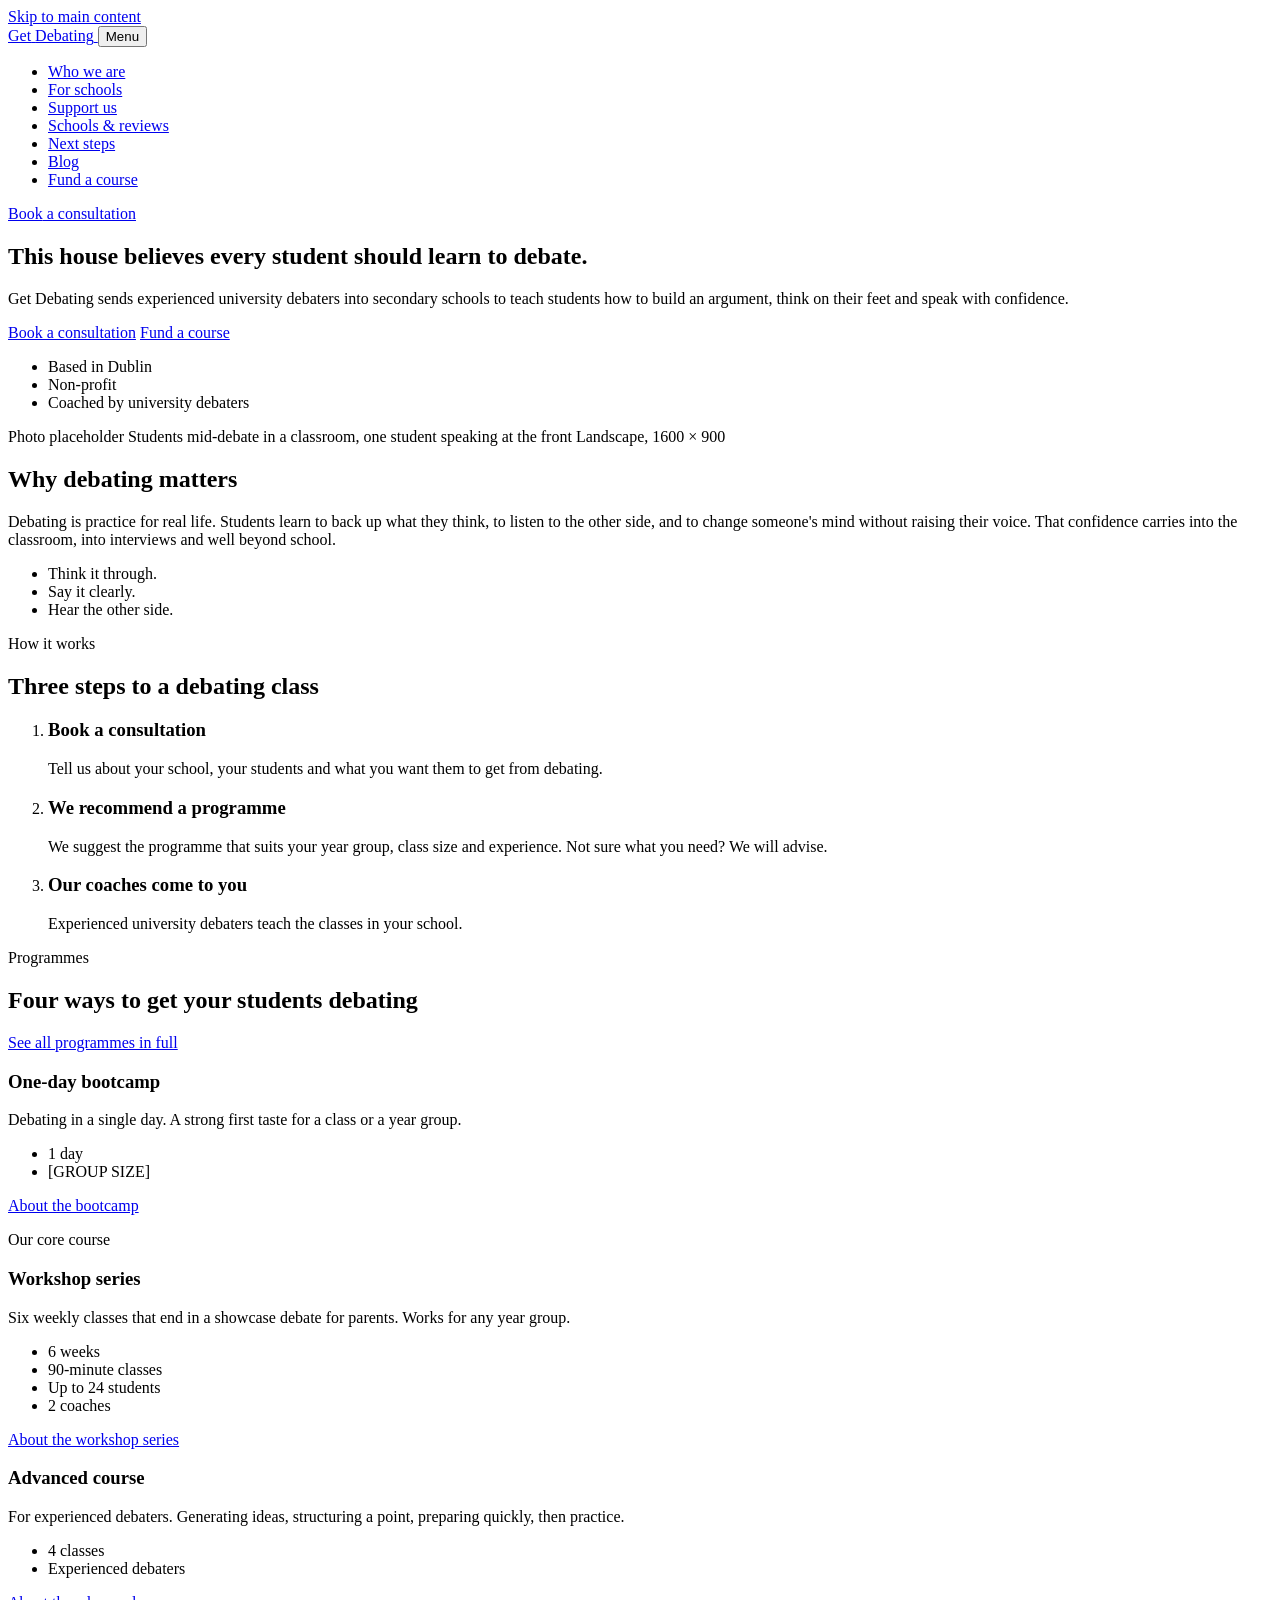
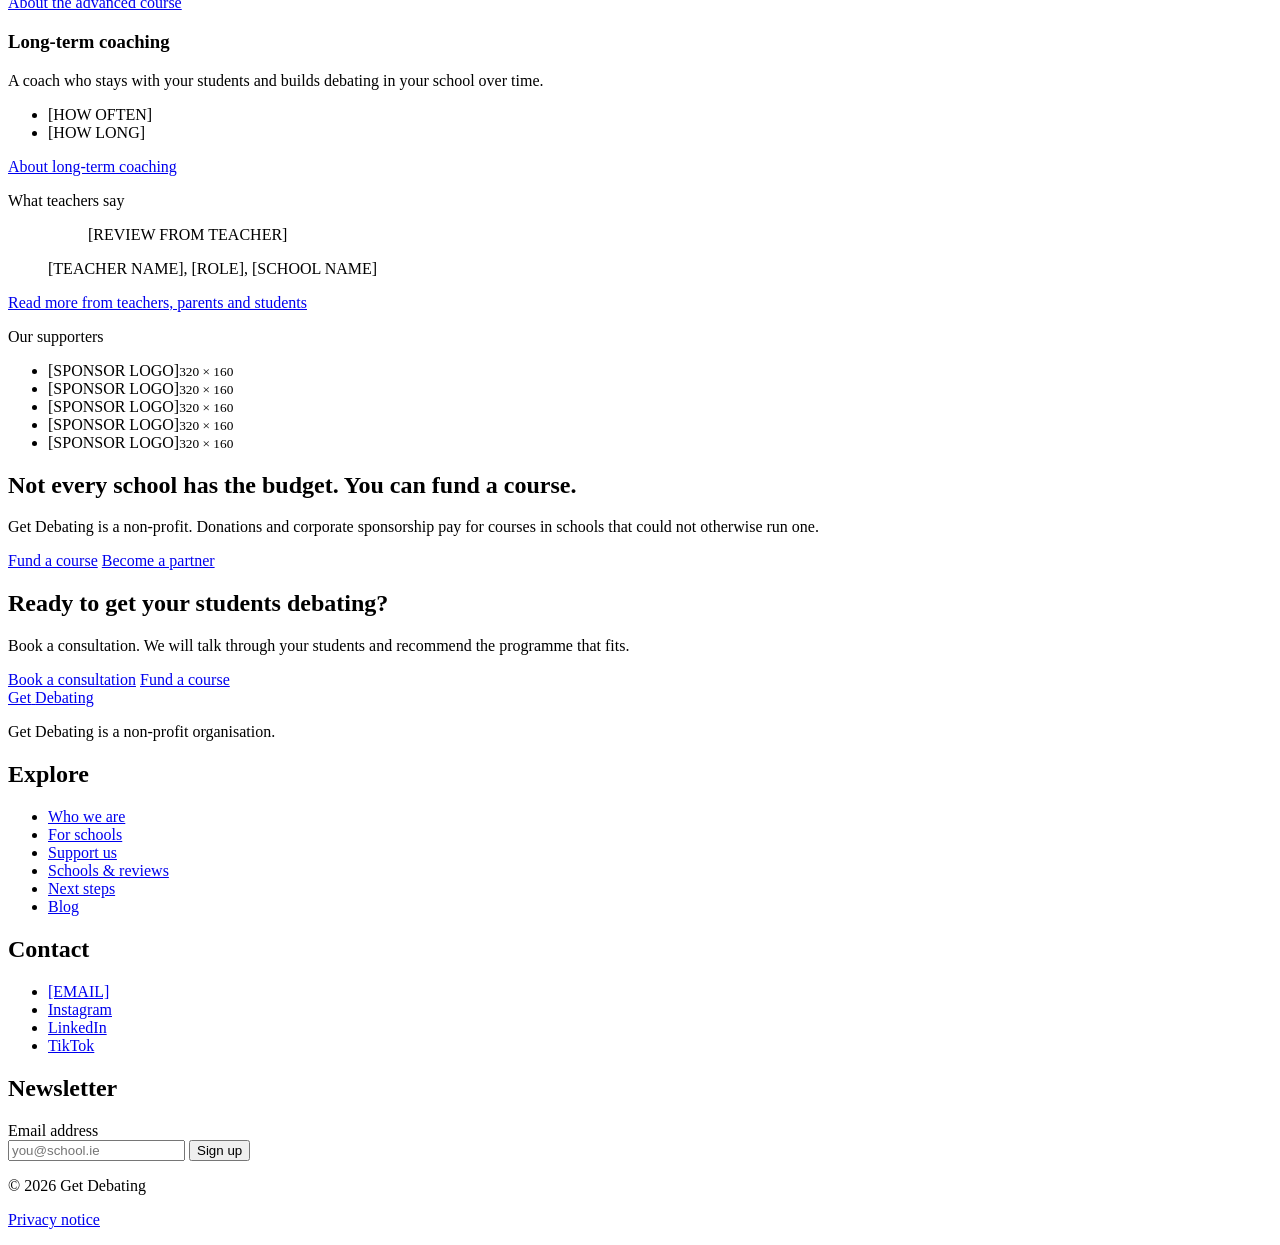
==== index.html @ 3e86c657 "Add files via upload" ====
<!DOCTYPE html>
<html lang="en-IE">
<head>
<meta charset="utf-8">
<meta name="viewport" content="width=device-width, initial-scale=1">
<title>Get Debating</title>
<meta name="description" content="Get Debating is a non-profit that teaches secondary school students to debate. Based in Dublin. Coached by experienced university debaters.">

<!--
  HOW TO EDIT THIS PAGE
  - All the words you can change sit between the tags, in plain view.
    Each section starts with a banner comment like  ===== SECTION NAME =====
  - Anything in [SQUARE BRACKETS] is a placeholder waiting for real content.
  - Colours and fonts: css/site.css, section 1 (SETTINGS).
  - Email, social links, donation link, form address: js/settings.js (fill in once).
  - Photos: look for comments starting  PHOTO:
-->

<link rel="icon" href="data:image/svg+xml,%3Csvg xmlns='http://www.w3.org/2000/svg' viewBox='0 0 32 32'%3E%3Crect width='32' height='32' rx='4' fill='%23FF5A3C'/%3E%3Ctext x='16' y='23' font-family='Arial Black,Arial' font-weight='900' font-size='20' text-anchor='middle' fill='%2314213D'%3EG%3C/text%3E%3C/svg%3E">
<link rel="preconnect" href="https://fonts.googleapis.com">
<link rel="preconnect" href="https://fonts.gstatic.com" crossorigin>
<link rel="stylesheet" href="https://fonts.googleapis.com/css2?family=Bricolage+Grotesque:opsz,wght@12..96,200..800&display=swap">
<link rel="stylesheet" href="https://fonts.googleapis.com/css2?family=Atkinson+Hyperlegible:ital,wght@0,400;0,700;1,400&display=swap">
<link rel="stylesheet" href="css/site.css">
<script>document.documentElement.classList.add("js");</script>
</head>

<body>
<a class="skip-link" href="#main">Skip to main content</a>

<!-- ===== HEADER (same on every page) ===== -->
<header class="site-header">
  <div class="wrap site-header__bar">
    <a class="wordmark" href="index.html">
      <span class="wordmark__get">Get</span> <span class="wordmark__deb">Debating</span>
    </a>

    <button class="nav-toggle" type="button" aria-expanded="false" aria-controls="site-nav">Menu</button>

    <nav id="site-nav" class="site-nav" aria-label="Main">
      <ul>
        <li><a href="about.html">Who we are</a></li>
        <li><a href="schools.html">For schools</a></li>
        <li><a href="support.html">Support us</a></li>
        <li><a href="reviews.html">Schools &amp; reviews</a></li>
        <li><a href="next-steps.html">Next steps</a></li>
        <li><a href="blog/index.html">Blog</a></li>
        <li class="site-nav__fund"><a class="btn btn--fund btn--small" href="support.html#fund-a-course">Fund a course</a></li>
      </ul>
    </nav>

    <a class="btn btn--small header-book" href="schools.html#consultation">Book<span class="header-book__long">&nbsp;a consultation</span></a>
  </div>
</header>


<main id="main">
  <!-- ===== HERO ===== -->
  <section class="hero">
    <div class="wrap">

      <!-- EDIT: the one-sentence pitch. The yellow block goes around whatever is inside class="hl". -->
      <h1>
        <span class="motion-tag">This house believes</span>
        every student should learn <span class="hl">to debate.</span>
      </h1>

      <div class="hero__grid">
        <div class="stack">
          <!-- EDIT: intro paragraph -->
          <p class="lead">Get Debating sends experienced university debaters into secondary schools to teach students how to build an argument, think on their feet and speak with confidence.</p>

          <div class="actions">
            <a class="btn" href="schools.html#consultation">Book a consultation</a>
            <a class="btn btn--fund" href="support.html#fund-a-course">Fund a course</a>
          </div>

          <!-- EDIT: three short facts -->
          <ul class="hero__facts">
            <li>Based in Dublin</li>
            <li>Non-profit</li>
            <li>Coached by university debaters</li>
          </ul>
        </div>

        <!-- PHOTO: hero. To use a real photo, delete the <div class="photo-slot">…</div> block
             and un-comment the <img> line below it. -->
        <div class="photo photo--hero">
          <div class="photo-slot" role="img" aria-label="Photo placeholder: students mid-debate in a classroom, one student speaking at the front. Landscape, 1600 by 900.">
            <span class="photo-slot__kicker">Photo placeholder</span>
            <span class="photo-slot__what">Students mid-debate in a classroom, one student speaking at the front</span>
            <span class="photo-slot__size">Landscape, 1600 × 900</span>
          </div>
          <!-- <img src="images/home-hero.jpg" alt="Students mid-debate in a classroom, one student speaking at the front" width="1600" height="900"> -->
        </div>
      </div>

    </div>
  </section>


  <!-- ===== WHY DEBATING MATTERS ===== -->
  <section class="section on-white" id="why">
    <div class="wrap">
      <div class="why__grid">
        <h2>Why debating matters</h2>
        <!-- EDIT: short paragraph -->
        <p class="lead">Debating is practice for real life. Students learn to back up what they think, to listen to the other side, and to change someone's mind without raising their voice. That confidence carries into the classroom, into interviews and well beyond school.</p>
      </div>

      <!-- EDIT: three short lines -->
      <ul class="blocks">
        <li>Think it through.</li>
        <li>Say it clearly.</li>
        <li>Hear the other side.</li>
      </ul>
    </div>
  </section>


  <!-- ===== HOW IT WORKS ===== -->
  <section class="section" id="how-it-works">
    <div class="wrap">
      <div class="section-head">
        <p class="kicker">How it works</p>
        <h2>Three steps to a debating class</h2>
      </div>

      <!-- EDIT: the three steps. The numbers are added automatically. -->
      <ol class="steps">
        <li>
          <h3>Book a consultation</h3>
          <p>Tell us about your school, your students and what you want them to get from debating.</p>
        </li>
        <li>
          <h3>We recommend a programme</h3>
          <p>We suggest the programme that suits your year group, class size and experience. Not sure what you need? We will advise.</p>
        </li>
        <li>
          <h3>Our coaches come to you</h3>
          <p>Experienced university debaters teach the classes in your school.</p>
        </li>
      </ol>
    </div>
  </section>


  <!-- ===== PROGRAMMES ===== -->
  <section class="section on-white" id="programmes">
    <div class="wrap">
      <div class="section-head section-head--row">
        <div class="stack" style="gap:.75rem">
          <p class="kicker">Programmes</p>
          <h2>Four ways to get your students debating</h2>
        </div>
        <a class="text-link" href="schools.html">See all programmes in full</a>
      </div>

      <div class="card-grid">

        <!-- EDIT: programme card 1 -->
        <article class="card">
          <h3>One-day bootcamp</h3>
          <p>Debating in a single day. A strong first taste for a class or a year group.</p>
          <ul class="chips">
            <li>1 day</li>
            <li class="ph">[GROUP SIZE]</li>
          </ul>
          <a class="card__link" href="schools.html#bootcamp">About the bootcamp</a>
        </article>

        <!-- EDIT: programme card 2 (the highlighted one) -->
        <article class="card card--featured">
          <p class="card__flag">Our core course</p>
          <h3>Workshop series</h3>
          <p>Six weekly classes that end in a showcase debate for parents. Works for any year group.</p>
          <ul class="chips">
            <li>6 weeks</li>
            <li>90-minute classes</li>
            <li>Up to 24 students</li>
            <li>2 coaches</li>
          </ul>
          <a class="card__link" href="schools.html#workshop-series">About the workshop series</a>
        </article>

        <!-- EDIT: programme card 3 -->
        <article class="card">
          <h3>Advanced course</h3>
          <p>For experienced debaters. Generating ideas, structuring a point, preparing quickly, then practice.</p>
          <ul class="chips">
            <li>4 classes</li>
            <li>Experienced debaters</li>
          </ul>
          <a class="card__link" href="schools.html#advanced-course">About the advanced course</a>
        </article>

        <!-- EDIT: programme card 4 -->
        <article class="card">
          <h3>Long-term coaching</h3>
          <p>A coach who stays with your students and builds debating in your school over time.</p>
          <ul class="chips">
            <li class="ph">[HOW OFTEN]</li>
            <li class="ph">[HOW LONG]</li>
          </ul>
          <a class="card__link" href="schools.html#long-term-coaching">About long-term coaching</a>
        </article>

      </div>
    </div>
  </section>


  <!-- ===== REVIEW (one slot) ===== -->
  <section class="section on-ink" id="review">
    <div class="wrap stack" style="gap:1.75rem">
      <p class="kicker">What teachers say</p>

      <!-- EDIT: replace both placeholders with a real review. Never publish an invented one. -->
      <figure class="quote">
        <blockquote>
          <p><span class="ph">[REVIEW FROM TEACHER]</span></p>
        </blockquote>
        <figcaption><span class="ph">[TEACHER NAME], [ROLE], [SCHOOL NAME]</span></figcaption>
      </figure>

      <p><a class="text-link" href="reviews.html">Read more from teachers, parents and students</a></p>
    </div>
  </section>


  <!-- ===== IMPACT NUMBERS =====
       Hidden until you have real figures. To show this section:
       1) replace each [NUMBER]   2) delete the word  hidden  on the next line. -->
  <section class="section section--tight on-yellow" id="impact" hidden>
    <div class="wrap">
      <ul class="impact__grid">
        <li><p class="impact__num">[NUMBER]</p><p>students taught</p></li>
        <li><p class="impact__num">[NUMBER]</p><p>schools visited</p></li>
      </ul>
    </div>
  </section>


  <!-- ===== SPONSOR LOGO STRIP ===== -->
  <section class="section section--tight" id="supporters">
    <div class="wrap stack" style="gap:1.5rem">
      <p class="kicker">Our supporters</p>

      <!-- LOGOS: to add a real logo, replace everything inside one <li class="logo-slot"> with
           <img src="images/sponsors/name.svg" alt="Company name">
           Delete any slots you don't need. -->
      <ul class="logo-strip">
        <li class="logo-slot"><span>[SPONSOR LOGO]</span><small>320 × 160</small></li>
        <li class="logo-slot"><span>[SPONSOR LOGO]</span><small>320 × 160</small></li>
        <li class="logo-slot"><span>[SPONSOR LOGO]</span><small>320 × 160</small></li>
        <li class="logo-slot"><span>[SPONSOR LOGO]</span><small>320 × 160</small></li>
        <li class="logo-slot"><span>[SPONSOR LOGO]</span><small>320 × 160</small></li>
      </ul>
    </div>
  </section>


  <!-- ===== FUND A COURSE BAND ===== -->
  <section class="section on-coral fund" id="fund">
    <div class="wrap fund__grid">
      <div class="stack">
        <!-- EDIT: fundraising headline and paragraph -->
        <h2>Not every school has the budget. You can fund a course.</h2>
        <p class="lead">Get Debating is a non-profit. Donations and corporate sponsorship pay for courses in schools that could not otherwise run one.</p>
      </div>
      <div class="actions">
        <a class="btn btn--ink" href="support.html#fund-a-course">Fund a course</a>
        <a class="btn btn--plain" href="support.html#partners">Become a partner</a>
      </div>
    </div>
  </section>

  <!-- ===== CLOSING ACTION PANEL (same on every page) ===== -->
  <section class="section no-print">
    <div class="wrap">
      <div class="action-panel">
        <div class="stack" style="gap:.9rem">
          <h2>Ready to get your students debating?</h2>
          <p class="lead">Book a consultation. We will talk through your students and recommend the programme that fits.</p>
        </div>
        <div class="actions">
          <a class="btn" href="schools.html#consultation">Book a consultation</a>
          <a class="btn btn--plain" href="support.html#fund-a-course">Fund a course</a>
        </div>
      </div>
    </div>
  </section>

</main>


<!-- ===== FOOTER (same on every page) ===== -->
<footer class="site-footer on-ink">
  <div class="wrap">
    <div class="site-footer__grid">

      <div class="site-footer__brand">
        <a class="wordmark wordmark--large" href="index.html">
          <span class="wordmark__get">Get</span> <span class="wordmark__deb">Debating</span>
        </a>
        <p class="site-footer__nonprofit">Get Debating is a non-profit organisation.</p>
        <!-- REGISTRATION NUMBER: when you have one, un-comment the next line and fill it in.
        <p>Registration number: [REGISTRATION NUMBER]</p>
        -->
      </div>

      <nav aria-label="Footer">
        <h2>Explore</h2>
        <ul>
          <li><a href="about.html">Who we are</a></li>
          <li><a href="schools.html">For schools</a></li>
          <li><a href="support.html">Support us</a></li>
          <li><a href="reviews.html">Schools &amp; reviews</a></li>
          <li><a href="next-steps.html">Next steps</a></li>
          <li><a href="blog/index.html">Blog</a></li>
        </ul>
      </nav>

      <div>
        <h2>Contact</h2>
        <!-- The email and social links are set once in js/settings.js. Delete any line you don't use. -->
        <ul>
          <li><a data-link="email" href="#">[EMAIL]</a></li>
          <li><a data-link="instagram" href="#">Instagram</a></li>
          <li><a data-link="linkedin" href="#">LinkedIn</a></li>
          <li><a data-link="tiktok" href="#">TikTok</a></li>
        </ul>
      </div>

      <!-- NEWSLETTER (optional extra: delete this whole <form> if you don't want it) -->
      <form class="newsletter" data-form="Newsletter sign-up" data-success="Thank you. You are on the list.">
        <h2>Newsletter</h2>
        <div class="field">
          <label for="newsletter-email">Email address</label>
          <div class="newsletter__row">
            <input class="input" id="newsletter-email" name="email" type="email" autocomplete="email" placeholder="you@school.ie" required>
            <button class="btn btn--small" type="submit">Sign up</button>
          </div>
        </div>
        <p class="form-status" role="status"></p>
      </form>

    </div>

    <div class="site-footer__base">
      <p>© <span data-year>2026</span> Get Debating</p>
      <p><a href="privacy.html">Privacy notice</a></p>
    </div>
  </div>
</footer>


<script src="js/settings.js"></script>
<script src="js/site.js"></script>
</body>
</html>
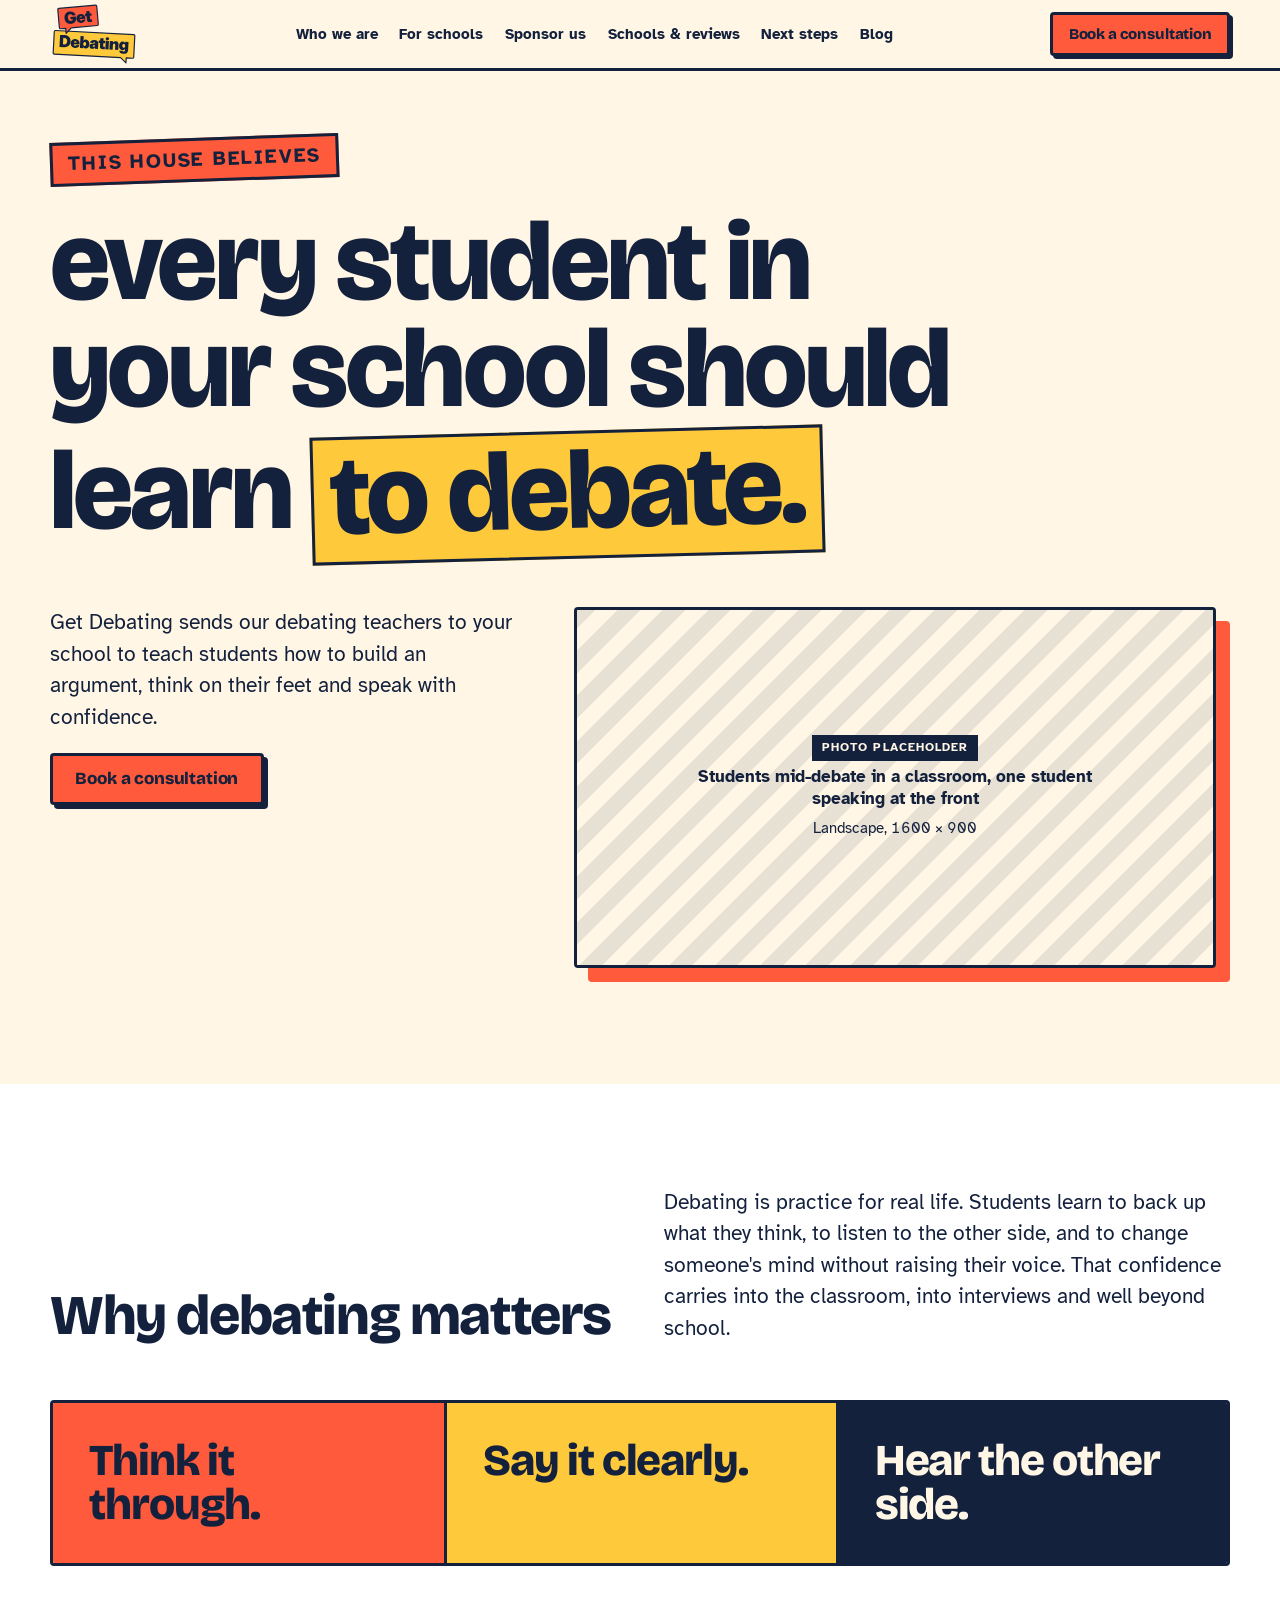
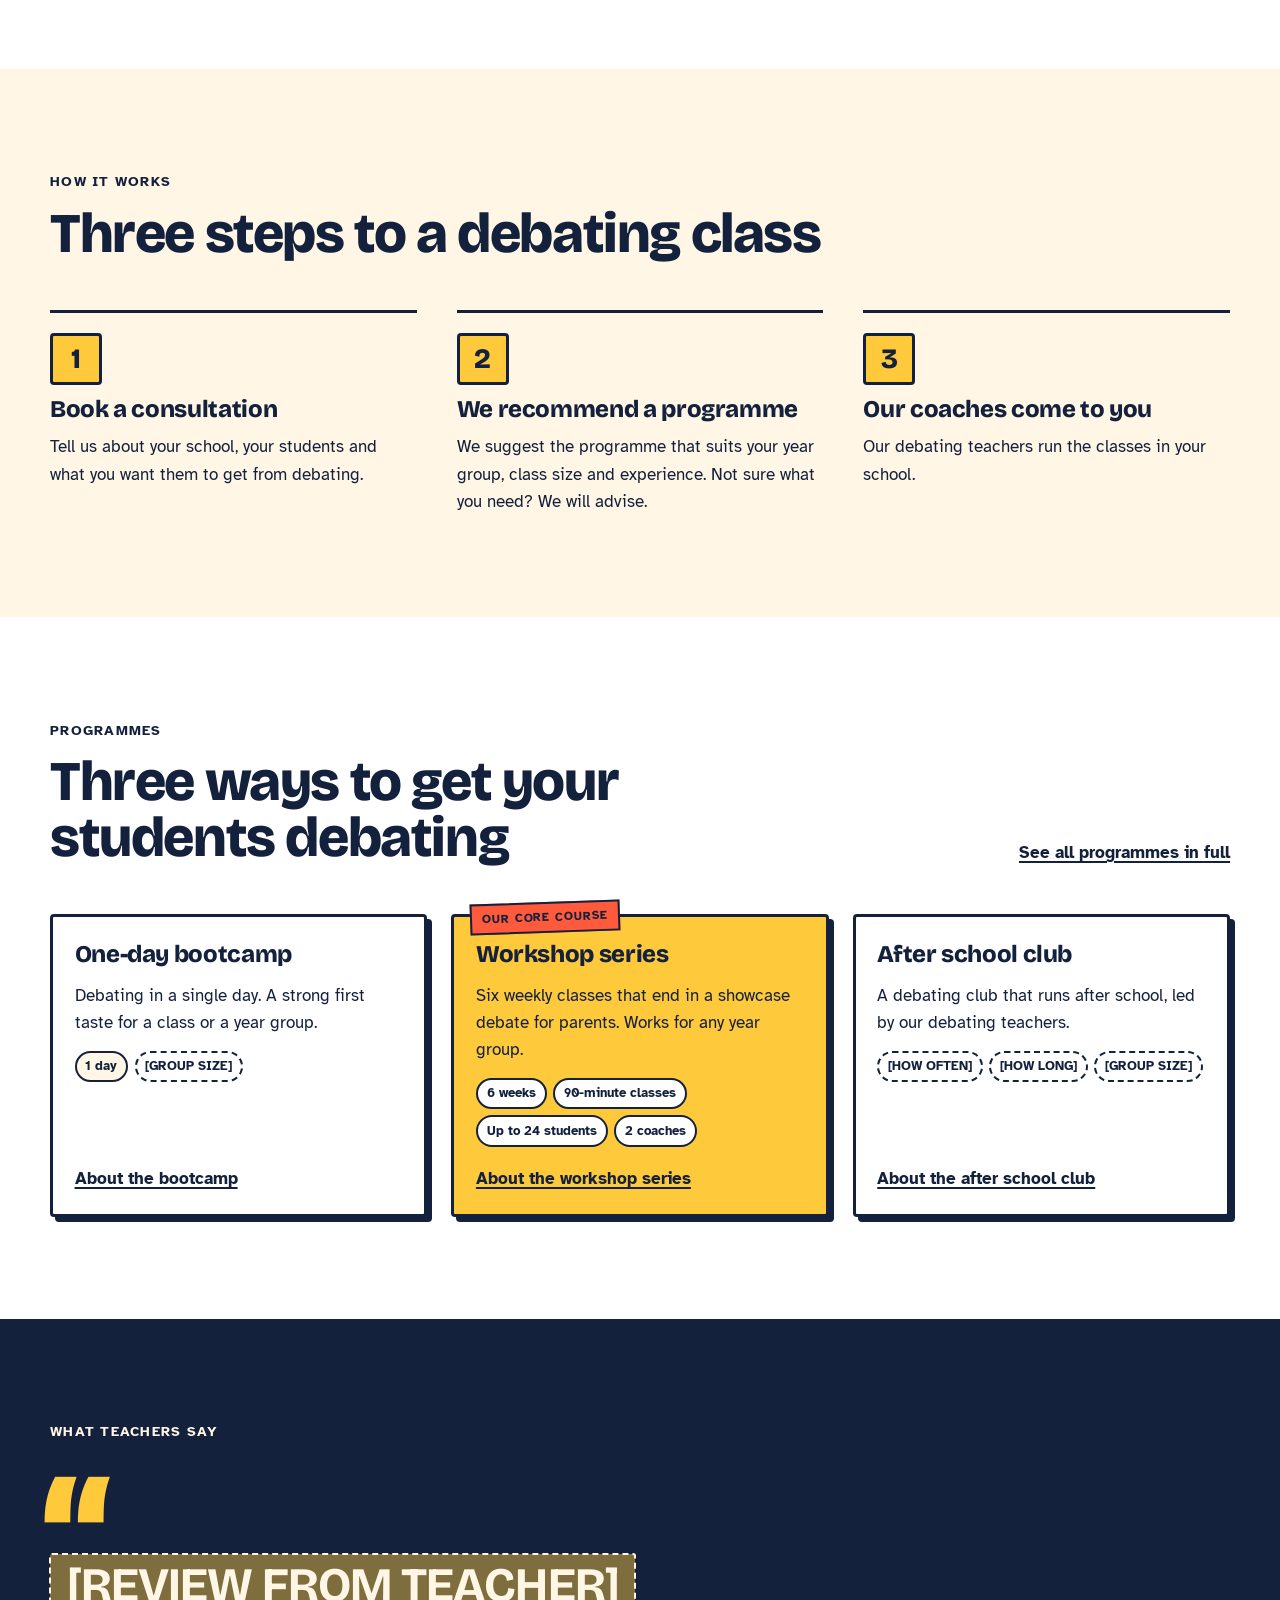
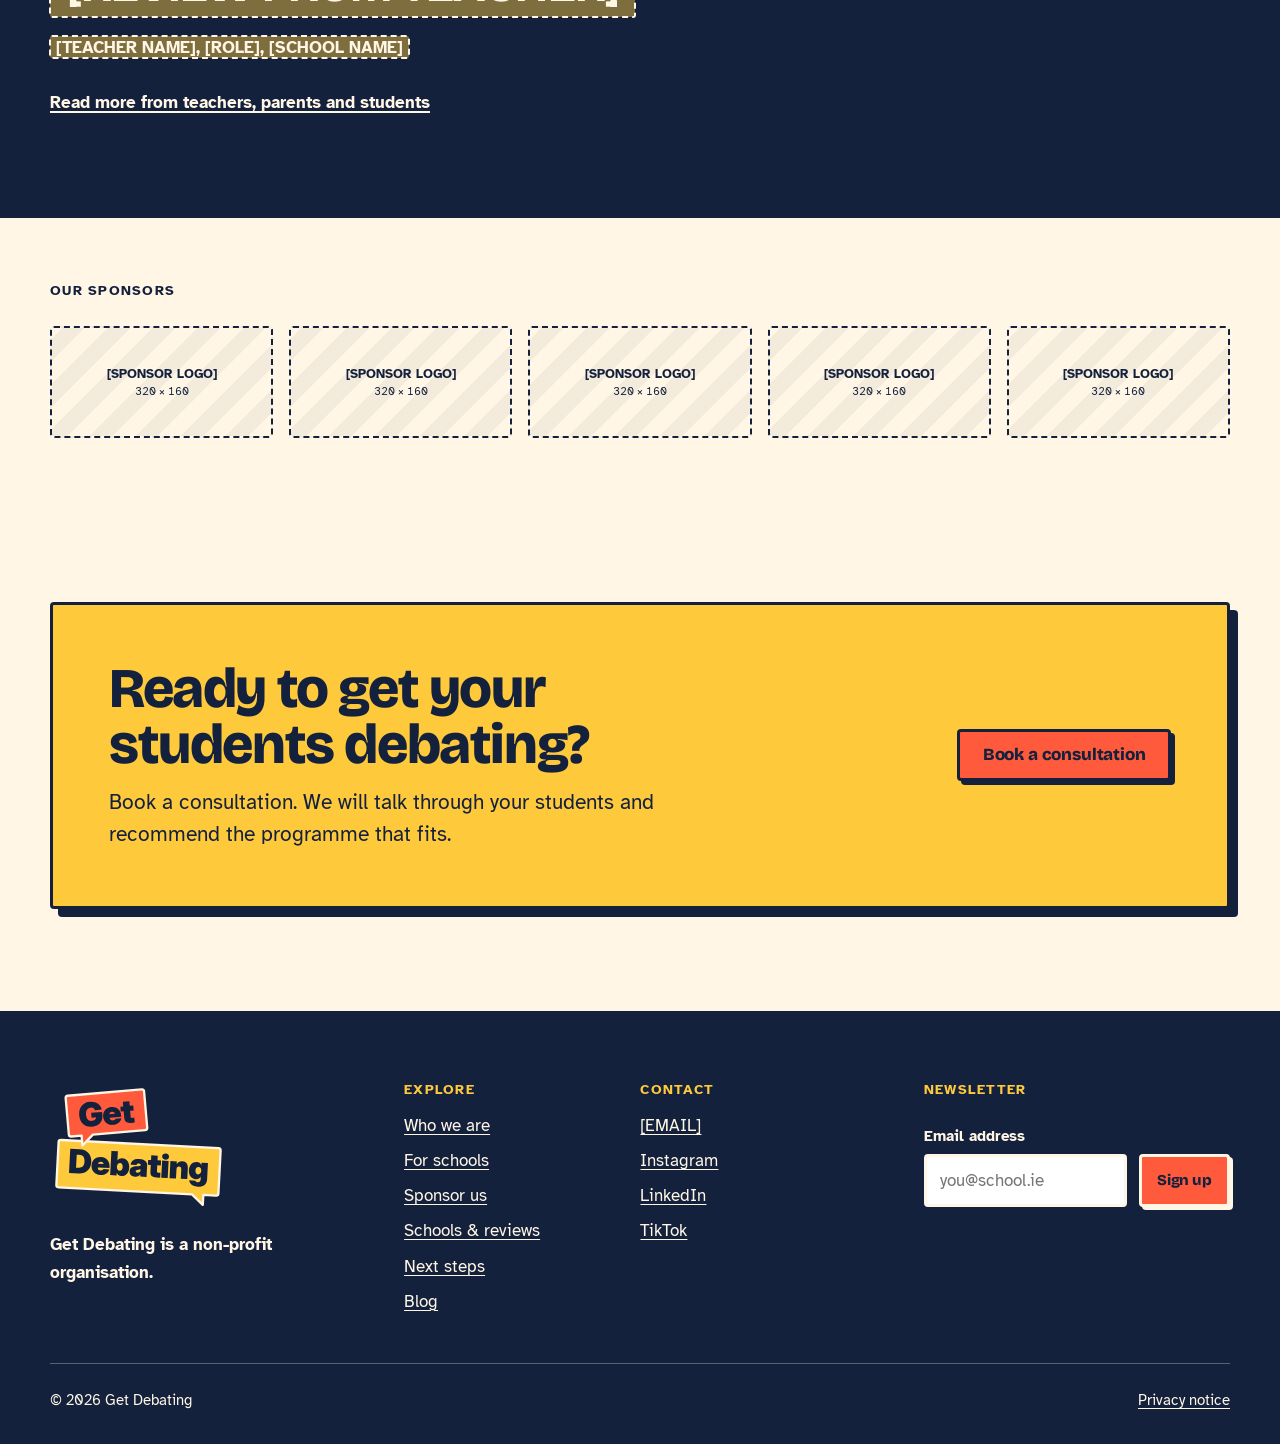
==== commit 138edd7d: "Add files via upload New logo, Sponsor us page, programme changes" ====
--- a/index.html
+++ b/index.html
@@ -4,7 +4,7 @@
 <meta charset="utf-8">
 <meta name="viewport" content="width=device-width, initial-scale=1">
 <title>Get Debating</title>
-<meta name="description" content="Get Debating is a non-profit that teaches secondary school students to debate. Based in Dublin. Coached by experienced university debaters.">
+<meta name="description" content="Get Debating is a non-profit that teaches secondary school students to debate. Based in Dublin. Our debating teachers come to your school.">
 
 <!--
   HOW TO EDIT THIS PAGE
@@ -12,11 +12,13 @@
     Each section starts with a banner comment like  ===== SECTION NAME =====
   - Anything in [SQUARE BRACKETS] is a placeholder waiting for real content.
   - Colours and fonts: css/site.css, section 1 (SETTINGS).
-  - Email, social links, donation link, form address: js/settings.js (fill in once).
+  - Email, social links, form address: js/settings.js (fill in once).
+  - Logo and browser-tab icon: the files in images/logo/.
   - Photos: look for comments starting  PHOTO:
 -->
 
-<link rel="icon" href="data:image/svg+xml,%3Csvg xmlns='http://www.w3.org/2000/svg' viewBox='0 0 32 32'%3E%3Crect width='32' height='32' rx='4' fill='%23FF5A3C'/%3E%3Ctext x='16' y='23' font-family='Arial Black,Arial' font-weight='900' font-size='20' text-anchor='middle' fill='%2314213D'%3EG%3C/text%3E%3C/svg%3E">
+<link rel="icon" type="image/png" href="images/logo/get-debating-profile-picture-yellow.png">
+<link rel="apple-touch-icon" href="images/logo/get-debating-profile-picture-yellow.png">
 <link rel="preconnect" href="https://fonts.googleapis.com">
 <link rel="preconnect" href="https://fonts.gstatic.com" crossorigin>
 <link rel="stylesheet" href="https://fonts.googleapis.com/css2?family=Bricolage+Grotesque:opsz,wght@12..96,200..800&display=swap">
@@ -32,7 +34,7 @@
 <header class="site-header">
   <div class="wrap site-header__bar">
     <a class="wordmark" href="index.html">
-      <span class="wordmark__get">Get</span> <span class="wordmark__deb">Debating</span>
+      <img src="images/logo/get-debating-logo.svg" alt="Get Debating" width="88" height="64">
     </a>
 
     <button class="nav-toggle" type="button" aria-expanded="false" aria-controls="site-nav">Menu</button>
@@ -41,11 +43,10 @@
       <ul>
         <li><a href="about.html">Who we are</a></li>
         <li><a href="schools.html">For schools</a></li>
-        <li><a href="support.html">Support us</a></li>
+        <li><a href="sponsor.html">Sponsor us</a></li>
         <li><a href="reviews.html">Schools &amp; reviews</a></li>
         <li><a href="next-steps.html">Next steps</a></li>
         <li><a href="blog/index.html">Blog</a></li>
-        <li class="site-nav__fund"><a class="btn btn--fund btn--small" href="support.html#fund-a-course">Fund a course</a></li>
       </ul>
     </nav>
 
@@ -62,25 +63,17 @@
       <!-- EDIT: the one-sentence pitch. The yellow block goes around whatever is inside class="hl". -->
       <h1>
         <span class="motion-tag">This house believes</span>
-        every student should learn <span class="hl">to debate.</span>
+        every student in your school should learn <span class="hl">to debate.</span>
       </h1>
 
       <div class="hero__grid">
         <div class="stack">
           <!-- EDIT: intro paragraph -->
-          <p class="lead">Get Debating sends experienced university debaters into secondary schools to teach students how to build an argument, think on their feet and speak with confidence.</p>
+          <p class="lead">Get Debating sends our debating teachers to your school to teach students how to build an argument, think on their feet and speak with confidence.</p>
 
           <div class="actions">
             <a class="btn" href="schools.html#consultation">Book a consultation</a>
-            <a class="btn btn--fund" href="support.html#fund-a-course">Fund a course</a>
           </div>
-
-          <!-- EDIT: three short facts -->
-          <ul class="hero__facts">
-            <li>Based in Dublin</li>
-            <li>Non-profit</li>
-            <li>Coached by university debaters</li>
-          </ul>
         </div>
 
         <!-- PHOTO: hero. To use a real photo, delete the <div class="photo-slot">…</div> block
@@ -138,7 +131,7 @@
         </li>
         <li>
           <h3>Our coaches come to you</h3>
-          <p>Experienced university debaters teach the classes in your school.</p>
+          <p>Our debating teachers run the classes in your school.</p>
         </li>
       </ol>
     </div>
@@ -151,12 +144,12 @@
       <div class="section-head section-head--row">
         <div class="stack" style="gap:.75rem">
           <p class="kicker">Programmes</p>
-          <h2>Four ways to get your students debating</h2>
+          <h2>Three ways to get your students debating</h2>
         </div>
         <a class="text-link" href="schools.html">See all programmes in full</a>
       </div>
 
-      <div class="card-grid">
+      <div class="card-grid card-grid--three">
 
         <!-- EDIT: programme card 1 -->
         <article class="card">
@@ -185,24 +178,14 @@
 
         <!-- EDIT: programme card 3 -->
         <article class="card">
-          <h3>Advanced course</h3>
-          <p>For experienced debaters. Generating ideas, structuring a point, preparing quickly, then practice.</p>
-          <ul class="chips">
-            <li>4 classes</li>
-            <li>Experienced debaters</li>
-          </ul>
-          <a class="card__link" href="schools.html#advanced-course">About the advanced course</a>
-        </article>
-
-        <!-- EDIT: programme card 4 -->
-        <article class="card">
-          <h3>Long-term coaching</h3>
-          <p>A coach who stays with your students and builds debating in your school over time.</p>
+          <h3>After school club</h3>
+          <p>A debating club that runs after school, led by our debating teachers.</p>
           <ul class="chips">
             <li class="ph">[HOW OFTEN]</li>
             <li class="ph">[HOW LONG]</li>
+            <li class="ph">[GROUP SIZE]</li>
           </ul>
-          <a class="card__link" href="schools.html#long-term-coaching">About long-term coaching</a>
+          <a class="card__link" href="schools.html#after-school-club">About the after school club</a>
         </article>
 
       </div>
@@ -244,7 +227,7 @@
   <!-- ===== SPONSOR LOGO STRIP ===== -->
   <section class="section section--tight" id="supporters">
     <div class="wrap stack" style="gap:1.5rem">
-      <p class="kicker">Our supporters</p>
+      <p class="kicker">Our sponsors</p>
 
       <!-- LOGOS: to add a real logo, replace everything inside one <li class="logo-slot"> with
            <img src="images/sponsors/name.svg" alt="Company name">
@@ -260,21 +243,6 @@
   </section>
 
 
-  <!-- ===== FUND A COURSE BAND ===== -->
-  <section class="section on-coral fund" id="fund">
-    <div class="wrap fund__grid">
-      <div class="stack">
-        <!-- EDIT: fundraising headline and paragraph -->
-        <h2>Not every school has the budget. You can fund a course.</h2>
-        <p class="lead">Get Debating is a non-profit. Donations and corporate sponsorship pay for courses in schools that could not otherwise run one.</p>
-      </div>
-      <div class="actions">
-        <a class="btn btn--ink" href="support.html#fund-a-course">Fund a course</a>
-        <a class="btn btn--plain" href="support.html#partners">Become a partner</a>
-      </div>
-    </div>
-  </section>
-
   <!-- ===== CLOSING ACTION PANEL (same on every page) ===== -->
   <section class="section no-print">
     <div class="wrap">
@@ -285,7 +253,6 @@
         </div>
         <div class="actions">
           <a class="btn" href="schools.html#consultation">Book a consultation</a>
-          <a class="btn btn--plain" href="support.html#fund-a-course">Fund a course</a>
         </div>
       </div>
     </div>
@@ -301,7 +268,7 @@
 
       <div class="site-footer__brand">
         <a class="wordmark wordmark--large" href="index.html">
-          <span class="wordmark__get">Get</span> <span class="wordmark__deb">Debating</span>
+          <img src="images/logo/get-debating-logo-on-navy.svg" alt="Get Debating" width="176" height="128">
         </a>
         <p class="site-footer__nonprofit">Get Debating is a non-profit organisation.</p>
         <!-- REGISTRATION NUMBER: when you have one, un-comment the next line and fill it in.
@@ -314,7 +281,7 @@
         <ul>
           <li><a href="about.html">Who we are</a></li>
           <li><a href="schools.html">For schools</a></li>
-          <li><a href="support.html">Support us</a></li>
+          <li><a href="sponsor.html">Sponsor us</a></li>
           <li><a href="reviews.html">Schools &amp; reviews</a></li>
           <li><a href="next-steps.html">Next steps</a></li>
           <li><a href="blog/index.html">Blog</a></li>
--- a/css/site.css
+++ b/css/site.css
@@ -0,0 +1,731 @@
+/* ==========================================================
+   GET DEBATING: site styles (shared by every page)
+
+   1. SETTINGS   colours and fonts. Change the palette here.
+   2. BASE       page defaults, headings, links
+   3. LAYOUT     wrap, sections, colour bands
+   4. PARTS      logo, buttons, header, footer, cards,
+                 photo placeholders, quotes, forms
+   5. HOME PAGE  hero and home-only sections
+   ========================================================== */
+
+
+/* ---------- 1. SETTINGS ---------------------------------- */
+/* Layout idea: a tidy software-site grid on cream, with poster-size
+   headlines and hard-edged colour blocks that carry an offset shadow. */
+
+:root {
+  /* PALETTE: change these four and the whole site follows. */
+  --ink:    #14213D;   /* navy: text, borders, dark bands   */
+  --coral:  #FF5A3C;   /* main action colour                */
+  --cream:  #FFF6E5;   /* page background                   */
+  --yellow: #FFC93C;   /* accent and second action colour   */
+  --white:  #FFFFFF;
+
+  /* Mixed from the palette above. No need to edit. */
+  --ink-soft:   color-mix(in srgb, var(--ink) 80%, var(--cream));
+  --cream-deep: color-mix(in srgb, var(--cream) 90%, var(--ink));
+  --line:       color-mix(in srgb, var(--ink) 18%, transparent);
+
+  /* FONTS: headline font and body font. */
+  --font-display: "Bricolage Grotesque", "Arial Black", "Helvetica Neue", Arial, sans-serif;
+  --font-body:    "Atkinson Hyperlegible", "Segoe UI", Roboto, "Helvetica Neue", Arial, sans-serif;
+
+  /* Shapes and spacing */
+  --wrap:    1180px;
+  --gutter:  clamp(1.125rem, 4vw, 2.5rem);
+  --border:  3px;
+  --radius:  4px;
+  --section: clamp(3.5rem, 8vw, 6.5rem);
+
+  color-scheme: light;
+}
+
+
+/* ---------- 2. BASE -------------------------------------- */
+
+*, *::before, *::after { box-sizing: border-box; }
+
+html {
+  -webkit-text-size-adjust: 100%;
+  text-size-adjust: 100%;
+  scroll-behavior: smooth;
+}
+
+body {
+  margin: 0;
+  background: var(--cream);
+  color: var(--ink);
+  font-family: var(--font-body);
+  font-size: 1.0625rem;
+  line-height: 1.6;
+}
+
+[hidden] { display: none !important; }
+
+h1, h2, h3 {
+  margin: 0;
+  font-family: var(--font-display);
+  font-weight: 800;
+  letter-spacing: -0.025em;
+  text-wrap: balance;
+}
+h1 { font-size: clamp(2.75rem, 10.5vw, 7rem); line-height: 0.95; }
+h2 { font-size: clamp(2rem, 5.2vw, 3.5rem);   line-height: 1; }
+h3 { font-size: 1.5rem; line-height: 1.1; letter-spacing: -0.015em; }
+
+p { margin: 0; }
+ul, ol { margin: 0; padding: 0; list-style: none; }
+img { display: block; max-width: 100%; }
+
+a { color: inherit; text-decoration-thickness: 2px; text-underline-offset: 0.2em; }
+a:hover { text-decoration-thickness: 3px; }
+
+:focus-visible {
+  outline: 3px solid var(--focus, var(--ink));
+  outline-offset: 3px;
+  border-radius: 2px;
+}
+
+:target { scroll-margin-top: 6rem; }
+
+.lead { font-size: clamp(1.125rem, 2.2vw, 1.3125rem); line-height: 1.5; max-width: 34em; }
+.measure { max-width: 38em; }
+
+.kicker {
+  font-size: 0.875rem;
+  font-weight: 700;
+  letter-spacing: 0.09em;
+  text-transform: uppercase;
+}
+
+.skip-link {
+  position: absolute; left: 1rem; top: -4rem; z-index: 100;
+  padding: 0.75rem 1rem;
+  background: var(--ink); color: var(--cream); font-weight: 700;
+}
+.skip-link:focus { top: 1rem; }
+
+.visually-hidden {
+  position: absolute; width: 1px; height: 1px; overflow: hidden;
+  clip-path: inset(50%); white-space: nowrap;
+}
+
+
+/* ---------- 3. LAYOUT ------------------------------------ */
+
+.wrap {
+  width: 100%;
+  max-width: calc(var(--wrap) + 2 * var(--gutter));
+  margin-inline: auto;
+  padding-inline: var(--gutter);
+}
+
+.section { padding-block: var(--section); }
+.section--tight { padding-block: calc(var(--section) * 0.6); }
+
+/* Colour bands */
+.on-white  { background: var(--white); }
+.on-coral  { background: var(--coral); }
+.on-yellow { background: var(--yellow); }
+.on-ink    { background: var(--ink); color: var(--cream); --focus: var(--yellow); }
+
+.section-head {
+  display: flex; flex-direction: column; gap: 0.75rem;
+  margin-bottom: clamp(1.75rem, 4vw, 3rem);
+}
+.section-head--row { gap: 1.25rem; }
+@media (min-width: 800px) {
+  .section-head--row { flex-direction: row; align-items: flex-end; justify-content: space-between; }
+  .section-head--row > .text-link { flex: none; }
+}
+
+.stack { display: flex; flex-direction: column; gap: 1.25rem; }
+.actions { display: flex; flex-wrap: wrap; gap: 0.875rem 1rem; }
+
+
+/* ---------- 4. PARTS ------------------------------------- */
+
+/* Logo (image files in images/logo/). The height sets the size; the width follows. */
+.wordmark { display: inline-flex; flex: none; }
+.wordmark img { width: auto; height: 4rem; }
+.wordmark--large img { height: 8rem; }        /* footer */
+
+/* Buttons */
+.btn {
+  display: inline-flex; align-items: center; justify-content: center;
+  min-height: 3.25rem;
+  padding: 0.7rem 1.4rem;
+  font-family: var(--font-display);
+  font-weight: 800;
+  font-size: 1.0625rem;
+  line-height: 1.1;
+  letter-spacing: -0.01em;
+  text-align: center;
+  text-decoration: none;
+  color: var(--ink);
+  background: var(--coral);
+  border: var(--border) solid var(--edge, var(--ink));
+  border-radius: var(--radius);
+  box-shadow: 4px 4px 0 var(--edge, var(--ink));
+  cursor: pointer;
+  transition: transform 0.12s ease, box-shadow 0.12s ease;
+}
+.btn:hover  { transform: translate(-2px, -2px); box-shadow: 6px 6px 0 var(--edge, var(--ink)); }
+.btn:active { transform: translate(2px, 2px);   box-shadow: 2px 2px 0 var(--edge, var(--ink)); }
+
+.btn--fund  { background: var(--yellow); }                       /* second action */
+.btn--ink   { background: var(--ink); color: var(--cream); box-shadow: 4px 4px 0 var(--cream); }
+.btn--ink:hover  { box-shadow: 6px 6px 0 var(--cream); }
+.btn--ink:active { box-shadow: 2px 2px 0 var(--cream); }
+.btn--plain { background: transparent; box-shadow: none; }
+.btn--plain:hover, .btn--plain:active { box-shadow: none; transform: none; background: color-mix(in srgb, var(--ink) 10%, transparent); }
+.btn--small { min-height: 2.75rem; padding: 0.5rem 0.95rem; font-size: 0.9375rem; box-shadow: 3px 3px 0 var(--edge, var(--ink)); }
+
+.on-ink .btn { --edge: var(--cream); }
+
+.text-link { font-weight: 700; }
+
+/* Header */
+.site-header {
+  position: sticky; top: 0; z-index: 50;
+  background: var(--cream);
+  border-bottom: var(--border) solid var(--ink);
+}
+.site-header__bar {
+  display: flex; flex-wrap: wrap; align-items: center;
+  gap: 0 0.75rem;
+  min-height: 4.25rem;
+}
+.site-header .wordmark { margin-right: auto; order: 1; }
+.header-book { order: 2; }
+.nav-toggle  { order: 3; }
+.site-nav    { order: 4; flex-basis: 100%; }
+
+.header-book__long { display: none; }
+@media (min-width: 480px) { .header-book__long { display: inline; } }
+
+.nav-toggle {
+  display: none;
+  min-height: 2.75rem;
+  padding: 0.5rem 0.85rem;
+  font: 700 0.9375rem/1 var(--font-body);
+  color: var(--ink);
+  background: transparent;
+  border: var(--border) solid var(--ink);
+  border-radius: var(--radius);
+  cursor: pointer;
+}
+.js .nav-toggle { display: inline-flex; align-items: center; }
+.js .site-nav { display: none; }
+.js .site-nav.is-open { display: block; }
+
+.site-nav ul {
+  display: flex; flex-direction: column;
+  padding: 0.5rem 0 1.25rem;
+  border-top: 1px solid var(--line);
+}
+.site-nav a:not(.btn) {
+  display: block;
+  padding: 0.8rem 0;
+  font-weight: 700;
+  text-decoration: none;
+  border-bottom: 1px solid var(--line);
+}
+.site-nav a:not(.btn):hover { text-decoration: underline; }
+.site-nav a[aria-current="page"] { text-decoration: underline; text-decoration-thickness: 3px; text-decoration-color: var(--coral); }
+
+@media (min-width: 1160px) {
+  .site-header .wordmark { margin-right: 0; }
+  .js .nav-toggle, .nav-toggle { display: none; }
+  .js .site-nav, .site-nav { display: block; order: 2; flex: 1 1 auto; }
+  .header-book { order: 3; }
+  .site-nav ul {
+    flex-direction: row; justify-content: center; gap: 0 1.35rem;
+    padding: 0; border: 0;
+  }
+  .site-nav a:not(.btn) { padding: 0.5rem 0; border: 0; font-size: 0.9375rem; }
+}
+
+/* Photo placeholders.
+   To swap in a real photo: delete the <div class="photo-slot">…</div>
+   and un-comment the <img> line that sits just under it. */
+.photo {
+  position: relative;
+  aspect-ratio: 16 / 9;
+  overflow: hidden;
+  background: var(--white);
+  border: var(--border) solid var(--ink);
+  border-radius: var(--radius);
+}
+.photo--4x3 { aspect-ratio: 4 / 3; }
+.photo--1x1 { aspect-ratio: 1 / 1; }
+.photo img { width: 100%; height: 100%; object-fit: cover; }
+
+.photo-slot {
+  position: absolute; inset: 0;
+  display: flex; flex-direction: column; align-items: center; justify-content: center;
+  gap: 0.35rem;
+  padding: 1rem;
+  text-align: center;
+  background: repeating-linear-gradient(-45deg, var(--cream) 0 16px, var(--cream-deep) 16px 32px);
+}
+.photo-slot__kicker {
+  padding: 0.2rem 0.6rem;
+  background: var(--ink); color: var(--cream);
+  font-size: 0.75rem; font-weight: 700; letter-spacing: 0.09em; text-transform: uppercase;
+}
+.photo-slot__what { max-width: 24em; font-weight: 700; line-height: 1.3; }
+.photo-slot__size { font-size: 0.9375rem; font-variant-numeric: tabular-nums; }
+
+/* Text placeholders: anything still waiting for real content. */
+.ph {
+  padding: 0.05em 0.35em;
+  background: color-mix(in srgb, var(--yellow) 45%, transparent);
+  outline: 2px dashed currentColor;
+  outline-offset: -1px;
+  border-radius: 2px;
+  -webkit-box-decoration-break: clone;
+  box-decoration-break: clone;
+}
+.ph-note { font-size: 0.875rem; opacity: 0.85; }
+
+/* Cards */
+.card-grid {
+  display: grid; gap: 1.5rem;
+  grid-template-columns: repeat(auto-fit, minmax(min(100%, 15.5rem), 1fr));
+}
+.card-grid--three { grid-template-columns: 1fr; }      /* three cards: stacked, then one row */
+@media (min-width: 860px) { .card-grid--three { grid-template-columns: repeat(3, 1fr); } }
+.card {
+  position: relative;
+  display: flex; flex-direction: column; gap: 0.9rem;
+  padding: 1.5rem 1.35rem 1.35rem;
+  background: var(--white);
+  border: var(--border) solid var(--ink);
+  border-radius: var(--radius);
+  box-shadow: 5px 5px 0 var(--ink);
+}
+.card--featured { background: var(--yellow); }
+.card__flag {
+  position: absolute; top: -0.95rem; left: 1rem;
+  padding: 0.25rem 0.6rem;
+  background: var(--coral);
+  border: 2px solid var(--ink);
+  font-size: 0.75rem; font-weight: 700; letter-spacing: 0.08em; text-transform: uppercase;
+  transform: rotate(-2deg);
+}
+.card__link { margin-top: auto; padding-top: 0.25rem; font-weight: 700; }
+
+.chips { display: flex; flex-wrap: wrap; gap: 0.4rem; }
+.chips li {
+  padding: 0.2rem 0.55rem;
+  font-size: 0.8125rem; font-weight: 700;
+  border: 2px solid var(--ink);
+  border-radius: 999px;
+  background: var(--cream);
+}
+.card--featured .chips li { background: var(--white); }
+.chips li.ph { border-style: dashed; border-radius: 999px; outline: 0; background: transparent; }
+
+/* Big quote */
+.quote { margin: 0; position: relative; padding-top: clamp(3.5rem, 8vw, 5.5rem); }
+.quote::before {
+  content: "\201C";
+  position: absolute; top: 0; left: -0.04em;
+  font-family: var(--font-display); font-weight: 800;
+  font-size: clamp(7rem, 16vw, 11rem); line-height: 0.8;
+  color: var(--yellow);
+}
+.quote blockquote { margin: 0; }
+.quote blockquote p {
+  font-family: var(--font-display); font-weight: 700;
+  font-size: clamp(1.625rem, 4.4vw, 3rem); line-height: 1.12; letter-spacing: -0.02em;
+  text-wrap: balance;
+}
+.quote figcaption { margin-top: 1.25rem; font-weight: 700; }
+
+/* Logo strip */
+.logo-strip {
+  display: grid; gap: 1rem;
+  grid-template-columns: repeat(auto-fit, minmax(min(45%, 9.5rem), 1fr));
+}
+.logo-slot {
+  display: flex; flex-direction: column; align-items: center; justify-content: center;
+  gap: 0.15rem;
+  aspect-ratio: 2 / 1;
+  padding: 0.5rem;
+  text-align: center;
+  font-size: 0.8125rem; font-weight: 700; line-height: 1.25;
+  border: 2px dashed var(--ink);
+  border-radius: var(--radius);
+  background: repeating-linear-gradient(-45deg, transparent 0 16px, color-mix(in srgb, var(--ink) 5%, transparent) 16px 32px);
+}
+.logo-slot small { font-weight: 400; font-variant-numeric: tabular-nums; }
+.logo-slot img { max-height: 100%; object-fit: contain; }
+
+/* Closing action panel (used at the end of every page) */
+.action-panel {
+  display: grid; gap: 1.5rem;
+  padding: clamp(1.75rem, 5vw, 3.5rem);
+  background: var(--yellow);
+  border: var(--border) solid var(--ink);
+  border-radius: var(--radius);
+  box-shadow: 8px 8px 0 var(--ink);
+}
+@media (min-width: 900px) {
+  .action-panel { grid-template-columns: 1.4fr 1fr; align-items: center; gap: 3rem; }
+  .action-panel .actions { justify-content: flex-end; }
+}
+
+/* Forms */
+.field { display: flex; flex-direction: column; gap: 0.4rem; }
+.field label { font-weight: 700; font-size: 0.9375rem; }
+.input {
+  width: 100%;
+  min-height: 3rem;
+  padding: 0.6rem 0.8rem;
+  font: inherit;
+  color: var(--ink);
+  background: var(--white);
+  border: var(--border) solid var(--ink);
+  border-radius: var(--radius);
+}
+.on-ink .input { border-color: var(--cream); }
+.form-status { min-height: 1.5em; font-size: 0.9375rem; font-weight: 700; }
+
+/* Footer */
+.site-footer { padding-block: clamp(3rem, 6vw, 4.5rem) 2rem; }
+.site-footer__grid { display: grid; gap: 2.5rem; }
+@media (min-width: 720px)  { .site-footer__grid { grid-template-columns: 1fr 1fr; } }
+@media (min-width: 1080px) { .site-footer__grid { grid-template-columns: 1.3fr 0.8fr 1fr 1.3fr; gap: 3rem; } }
+
+.site-footer h2 {
+  margin-bottom: 0.9rem;
+  font-family: var(--font-body);
+  font-size: 0.875rem; font-weight: 700; letter-spacing: 0.09em; text-transform: uppercase;
+  color: var(--yellow);
+}
+.site-footer li + li { margin-top: 0.5rem; }
+.site-footer a { text-decoration-thickness: 1px; }
+.site-footer a:hover { text-decoration-thickness: 2px; }
+.site-footer__brand { display: flex; flex-direction: column; gap: 1.25rem; align-items: flex-start; }
+.site-footer__nonprofit { font-weight: 700; }
+.newsletter { display: flex; flex-direction: column; gap: 0.75rem; }
+.newsletter__row { display: flex; flex-wrap: wrap; gap: 0.75rem; }
+.newsletter__row .input { flex: 1 1 12rem; }
+.site-footer__base {
+  display: flex; flex-wrap: wrap; gap: 0.5rem 1.5rem; justify-content: space-between;
+  margin-top: 3rem; padding-top: 1.5rem;
+  border-top: 1px solid color-mix(in srgb, var(--cream) 30%, transparent);
+  font-size: 0.9375rem;
+}
+
+
+/* ---------- 5. HOME PAGE --------------------------------- */
+
+.hero { padding-block: clamp(2.5rem, 6vw, 4.5rem) var(--section); }
+
+.motion-tag {                      /* "This house believes" sticker */
+  display: block; width: fit-content;
+  margin-bottom: clamp(0.9rem, 2vw, 1.4rem);
+  padding: 0.4em 0.75em;
+  background: var(--coral);
+  border: var(--border) solid var(--ink);
+  font-family: var(--font-body);
+  font-size: clamp(0.875rem, 1.9vw, 1.25rem);
+  font-weight: 700; line-height: 1.1; letter-spacing: 0.09em; text-transform: uppercase;
+  transform: rotate(-2deg);
+  transform-origin: left center;
+}
+.hl {                              /* yellow block behind the key words */
+  display: inline-block;
+  padding: 0.04em 0.14em 0.1em;
+  margin-top: 0.08em;
+  background: var(--yellow);
+  border: var(--border) solid var(--ink);
+  line-height: 0.95;
+  transform: rotate(-1.5deg);
+}
+
+.hero__grid {
+  display: grid; gap: clamp(2rem, 5vw, 3.5rem);
+  margin-top: clamp(1.75rem, 4vw, 3rem);
+}
+@media (min-width: 900px) {
+  .hero__grid { grid-template-columns: 5fr 7fr; align-items: start; }
+}
+.photo--hero { box-shadow: 8px 8px 0 var(--coral); margin: 0 8px 8px 0; }
+@media (min-width: 900px) { .photo--hero { box-shadow: 14px 14px 0 var(--coral); margin: 0 14px 14px 0; } }
+
+/* Why debating matters */
+.why__grid { display: grid; gap: clamp(1.5rem, 4vw, 3rem); }
+@media (min-width: 900px) { .why__grid { grid-template-columns: 1fr 1fr; align-items: end; } }
+
+.blocks { display: grid; gap: 0; margin-top: clamp(2rem, 5vw, 3.5rem); border: var(--border) solid var(--ink); border-radius: var(--radius); overflow: hidden; }
+.blocks li {
+  padding: clamp(1.25rem, 3.5vw, 2.25rem);
+  font-family: var(--font-display); font-weight: 800;
+  font-size: clamp(1.75rem, 3.6vw, 2.75rem); line-height: 1; letter-spacing: -0.025em;
+}
+.blocks li + li { border-top: var(--border) solid var(--ink); }
+.blocks li:nth-child(1) { background: var(--coral); }
+.blocks li:nth-child(2) { background: var(--yellow); }
+.blocks li:nth-child(3) { background: var(--ink); color: var(--cream); }
+@media (min-width: 760px) {
+  .blocks { grid-template-columns: repeat(3, 1fr); }
+  .blocks li + li { border-top: 0; border-left: var(--border) solid var(--ink); }
+}
+
+/* How it works */
+.steps { display: grid; gap: 2rem; counter-reset: step; }
+@media (min-width: 760px) { .steps { grid-template-columns: repeat(3, 1fr); gap: 2.5rem; } }
+.steps li {
+  counter-increment: step;
+  display: flex; flex-direction: column; gap: 0.7rem;
+  padding-top: 1.25rem;
+  border-top: var(--border) solid var(--ink);
+}
+.steps li::before {
+  content: counter(step);
+  display: grid; place-items: center;
+  width: 3.25rem; height: 3.25rem;
+  background: var(--yellow);
+  border: var(--border) solid var(--ink);
+  border-radius: var(--radius);
+  font-family: var(--font-display); font-weight: 800; font-size: 1.75rem; line-height: 1;
+}
+
+/* Impact numbers (hidden until real figures are supplied) */
+.impact__grid { display: grid; gap: 1.5rem; grid-template-columns: repeat(auto-fit, minmax(12rem, 1fr)); }
+.impact__num { font-family: var(--font-display); font-weight: 800; font-size: clamp(2.5rem, 7vw, 4.5rem); line-height: 1; font-variant-numeric: tabular-nums; }
+
+/* Small pop-up message */
+.toast {
+  position: fixed; left: 50%; bottom: 1.25rem; z-index: 90;
+  transform: translateX(-50%);
+  width: max-content; max-width: calc(100% - 2rem);
+  padding: 0.75rem 1rem;
+  background: var(--ink); color: var(--cream);
+  border: 2px solid var(--cream);
+  border-radius: var(--radius);
+  font-weight: 700; font-size: 0.9375rem;
+}
+
+
+/* ---------- 6. INNER PAGES ------------------------------- */
+
+/* Page heading band */
+.page-hero { padding-block: clamp(2.5rem, 6vw, 4.5rem); border-bottom: var(--border) solid var(--ink); }
+.page-hero .wrap { display: flex; flex-direction: column; gap: 1.25rem; align-items: flex-start; }
+.page-hero h1 { font-size: clamp(2.5rem, 8.4vw, 5.25rem); max-width: 13em; }
+.on-ink .hl    { color: var(--ink); border-color: var(--cream); }
+.on-yellow .hl { background: var(--coral); }
+.on-coral .btn--ink { box-shadow: 4px 4px 0 var(--cream); }
+.jump { display: flex; flex-wrap: wrap; gap: 0.5rem 1.5rem; font-weight: 700; }
+
+/* Running text */
+.prose { max-width: 40em; }
+.prose > * + * { margin-top: 1rem; }
+.prose h2 { margin-top: 2.5rem; font-size: clamp(1.5rem, 3.4vw, 2.125rem); }
+.prose ul { list-style: disc; padding-left: 1.25rem; }
+.prose li + li { margin-top: 0.35rem; }
+
+.ph-block {
+  display: block;
+  padding: 0.8rem 1rem;
+  background: color-mix(in srgb, var(--yellow) 28%, transparent);
+  border: 2px dashed currentColor;
+  border-radius: var(--radius);
+}
+
+.split { display: grid; gap: 2rem; }
+@media (min-width: 900px) { .split { grid-template-columns: 5fr 7fr; gap: 4rem; align-items: start; } }
+
+.photo--4x5 { aspect-ratio: 4 / 5; }
+.photo--offset { box-shadow: 8px 8px 0 var(--coral); margin: 0 8px 8px 0; }
+
+/* Who we are */
+.founder { display: grid; gap: 2rem; }
+@media (min-width: 860px) { .founder { grid-template-columns: 4fr 7fr; gap: 4rem; align-items: start; } }
+.coach { padding: 1rem 1rem 1.25rem; gap: 0.5rem; }
+.coach .photo { margin-bottom: 0.5rem; border-width: 2px; }
+.coach__uni { font-weight: 700; }
+
+/* For schools */
+.programme-grid { display: grid; gap: 2rem; }      /* three programmes: stacked, then one row */
+@media (min-width: 1160px) { .programme-grid { grid-template-columns: repeat(3, 1fr); } }
+.programme { padding: clamp(1.5rem, 3.5vw, 2.25rem); gap: 1.1rem; }
+.programme h3 { font-size: clamp(1.75rem, 3.6vw, 2.25rem); }
+.facts { display: grid; grid-template-columns: auto 1fr; gap: 0.45rem 1.25rem; margin: 0; }
+.facts dt { font-weight: 700; }
+.facts dd { margin: 0; }
+.ticks { display: grid; gap: 0.4rem; }
+.ticks li { position: relative; padding-left: 1.5rem; }
+.ticks li::before {
+  content: ""; position: absolute; left: 0; top: 0.45em;
+  width: 0.7rem; height: 0.7rem;
+  background: var(--coral); border: 2px solid var(--ink);
+}
+
+.faq { max-width: 50rem; }
+.faq details { border-top: var(--border) solid var(--ink); }
+.faq details:last-child { border-bottom: var(--border) solid var(--ink); }
+.faq summary {
+  position: relative;
+  padding: 1.1rem 3rem 1.1rem 0;
+  font-family: var(--font-display); font-weight: 800; font-size: clamp(1.1875rem, 2.6vw, 1.5rem); line-height: 1.15;
+  list-style: none; cursor: pointer;
+}
+.faq summary::-webkit-details-marker { display: none; }
+.faq summary::after {
+  content: "+";
+  position: absolute; right: 0.25rem; top: 50%; transform: translateY(-50%);
+  display: grid; place-items: center;
+  width: 2rem; height: 2rem;
+  background: var(--yellow); border: 2px solid var(--ink); border-radius: var(--radius);
+  font-size: 1.375rem; line-height: 1;
+}
+.faq details[open] summary::after { content: "\2212"; }
+.faq__answer { padding: 0 0 1.4rem; max-width: 40em; }
+.faq__answer > * + * { margin-top: 0.75rem; }
+
+/* Forms */
+.form-card {
+  display: grid; gap: 1.25rem;
+  padding: clamp(1.25rem, 4vw, 2.25rem);
+  background: var(--white);
+  border: var(--border) solid var(--ink);
+  border-radius: var(--radius);
+  box-shadow: 8px 8px 0 var(--ink);
+}
+.form-grid { display: grid; gap: 1.25rem; }
+@media (min-width: 640px) { .form-grid { grid-template-columns: 1fr 1fr; } }
+select.input { appearance: auto; }
+textarea.input { min-height: 7.5rem; resize: vertical; }
+fieldset { margin: 0; padding: 0; border: 0; min-width: 0; }
+legend { padding: 0; margin-bottom: 0.5rem; font-weight: 700; font-size: 0.9375rem; }
+.choices { display: grid; gap: 0.5rem; }
+@media (min-width: 640px) { .choices { grid-template-columns: 1fr 1fr; } }
+.choice {
+  display: flex; align-items: center; gap: 0.65rem;
+  min-height: 3rem;
+  padding: 0.5rem 0.8rem;
+  background: var(--cream);
+  border: 2px solid var(--ink);
+  border-radius: var(--radius);
+  font-weight: 700;
+  cursor: pointer;
+}
+.choice input { width: 1.2rem; height: 1.2rem; margin: 0; accent-color: var(--ink); }
+.choice:has(input:checked) { background: var(--yellow); }
+.choice:has(input:focus-visible) { outline: 3px solid var(--ink); outline-offset: 3px; }
+.choice--wide { grid-column: 1 / -1; }
+.field__hint { font-size: 0.875rem; }
+.field__error { font-size: 0.875rem; font-weight: 700; }
+.field__error::before { content: "! "; }
+.input[aria-invalid="true"] { box-shadow: 0 0 0 3px var(--coral); }
+
+/* Sponsor us */
+.logo-wall { grid-template-columns: repeat(auto-fit, minmax(min(45%, 11rem), 1fr)); }
+
+/* Schools and reviews */
+.school-list { display: grid; gap: 1rem; grid-template-columns: repeat(auto-fit, minmax(min(100%, 16.5rem), 1fr)); }
+.school {
+  display: flex; flex-direction: column; align-items: flex-start; gap: 0.35rem;
+  padding: 1rem 1.1rem;
+  background: var(--white);
+  border: var(--border) solid var(--ink);
+  border-radius: var(--radius);
+}
+.school__name { font-family: var(--font-display); font-weight: 800; font-size: 1.25rem; line-height: 1.15; }
+.badge {
+  margin-top: 0.35rem;
+  padding: 0.15rem 0.55rem;
+  background: var(--yellow);
+  border: 2px solid var(--ink);
+  font-size: 0.75rem; font-weight: 700; letter-spacing: 0.06em; text-transform: uppercase;
+}
+.quote-group + .quote-group { margin-top: clamp(2.5rem, 6vw, 4rem); }
+.quote-group h2 { margin-bottom: 1.5rem; }
+.quote-grid { display: grid; gap: 1.5rem; grid-template-columns: repeat(auto-fit, minmax(min(100%, 19rem), 1fr)); }
+.quote-card { margin: 0; }
+.quote-card::before {
+  content: "\201C";
+  height: 1.5rem;
+  font-family: var(--font-display); font-weight: 800; font-size: 4rem; line-height: 1;
+  color: var(--coral);
+}
+.quote-card blockquote { margin: 0; font-size: 1.1875rem; font-weight: 700; line-height: 1.4; }
+.quote-card figcaption { margin-top: auto; font-size: 0.9375rem; }
+
+/* Next steps: motion generator */
+.generator { display: grid; gap: 1.75rem; }
+@media (min-width: 940px) { .generator { grid-template-columns: 5fr 3fr; align-items: start; } }
+.generator__main { display: grid; gap: 1.25rem; }
+.filters { display: grid; gap: 1rem; }
+@media (min-width: 560px) { .filters { grid-template-columns: 1fr 1fr; } }
+.motion-card {
+  display: flex; flex-direction: column; gap: 1.25rem;
+  min-height: 15rem;
+  padding: clamp(1.5rem, 4vw, 2.5rem);
+  background: var(--ink); color: var(--cream);
+  border: var(--border) solid var(--ink);
+  border-radius: var(--radius);
+  box-shadow: 8px 8px 0 var(--coral);
+  margin: 0 8px 8px 0;
+}
+.motion-card__text {
+  font-family: var(--font-display); font-weight: 800;
+  font-size: clamp(1.75rem, 4.6vw, 3rem); line-height: 1.05; letter-spacing: -0.025em;
+  text-wrap: balance;
+}
+.motion-card .chips { margin-top: auto; }
+.motion-card .chips li { background: transparent; border-color: var(--cream); }
+.motion-card__side { font-weight: 700; }
+.motion-card__side strong { display: inline-block; padding: 0.1rem 0.55rem; background: var(--yellow); color: var(--ink); }
+.btn--big { min-height: 4rem; padding-inline: 2rem; font-size: 1.25rem; }
+.tool { gap: 1rem; }
+.tool h3 { font-size: 1.25rem; }
+.timer__display {
+  font-family: var(--font-display); font-weight: 800;
+  font-size: clamp(3rem, 9vw, 4.25rem); line-height: 1;
+  font-variant-numeric: tabular-nums;
+}
+.timer.is-done .timer__display { width: fit-content; padding: 0 0.15em; background: var(--coral); }
+.timer__row { display: flex; flex-wrap: wrap; gap: 0.75rem; align-items: flex-end; }
+.timer__row .field { flex: 1 1 7rem; }
+
+/* Blog */
+.post-list { display: grid; gap: 1.75rem; max-width: 48rem; }
+.post-card h2 { font-size: clamp(1.5rem, 3.6vw, 2rem); }
+.post-card h2 a { text-decoration: none; }
+.post-card h2 a:hover { text-decoration: underline; }
+.post { max-width: 44rem; margin-inline: auto; }
+.post__head { display: flex; flex-direction: column; gap: 1rem; margin-bottom: 2rem; }
+.post__head h1 { font-size: clamp(2.25rem, 7vw, 4rem); }
+.post__meta { font-weight: 700; }
+.post .photo { margin-bottom: 2rem; }
+.post-body { white-space: pre-line; font-size: 1.125rem; line-height: 1.65; }
+.post-body.is-formatted { white-space: normal; }
+.post-body.is-formatted > * + * { margin-top: 1.1rem; }
+.post-body h2 { margin-top: 2.25rem; font-size: clamp(1.5rem, 3.4vw, 2rem); }
+.post-body ul { list-style: disc; padding-left: 1.25rem; }
+.post-body li + li { margin-top: 0.35rem; }
+.post__back { margin-top: 2.5rem; font-weight: 700; }
+
+
+/* ---------- 7. PRINT ------------------------------------ */
+@media print {
+  .site-header, .site-footer, .skip-link, .toast, .no-print, .btn { display: none !important; }
+  body { background: #fff; font-size: 12pt; }
+  .card { box-shadow: none; break-inside: avoid; }
+}
+
+
+/* ---------- Reduced motion -------------------------------- */
+@media (prefers-reduced-motion: reduce) {
+  html { scroll-behavior: auto; }
+  .btn { transition: none; }
+  .btn:hover, .btn:active { transform: none; }
+}
